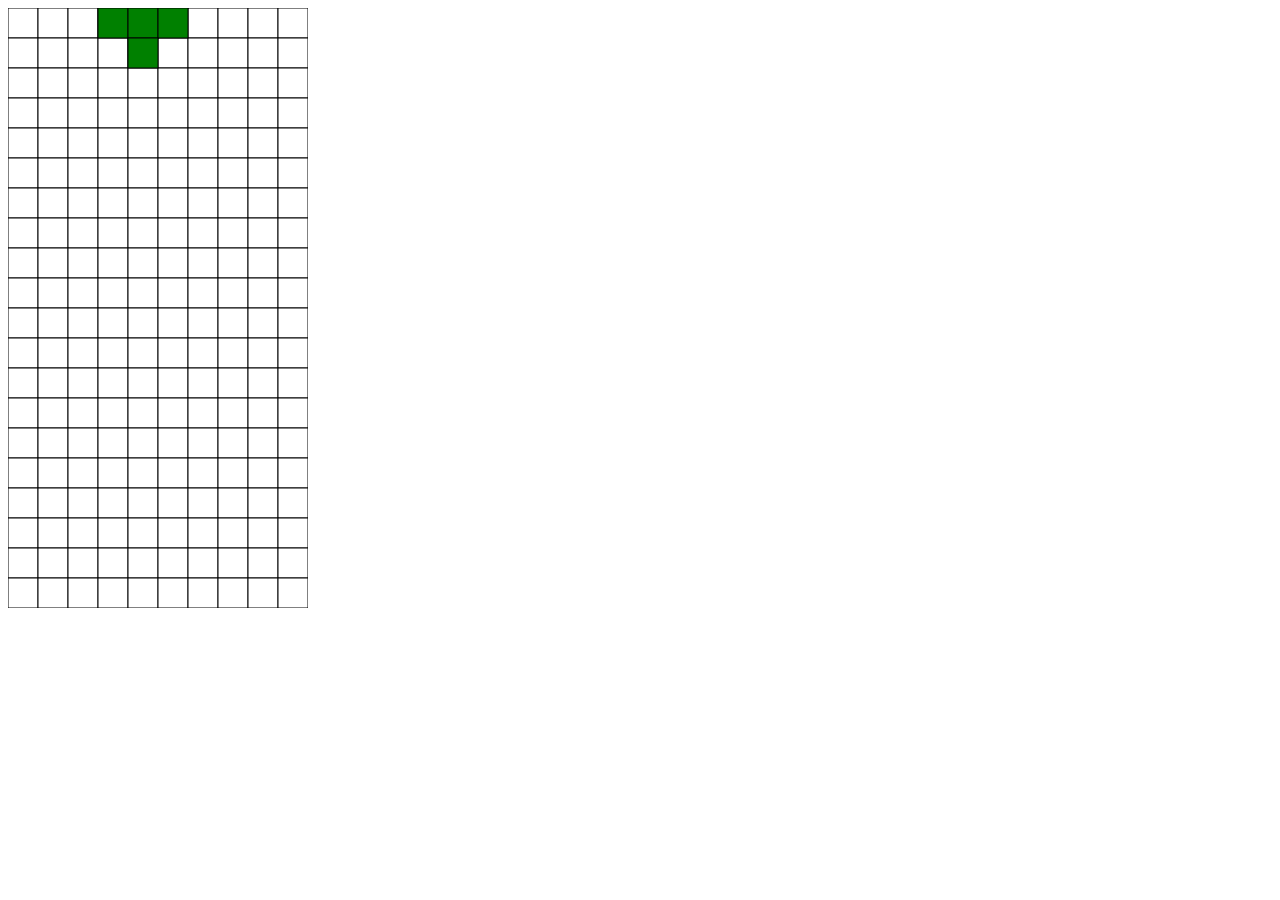
==== index.html @ 522bd697 "Initial commit" ====
<!DOCTYPE html>
<html lang="en">
<head>
    <meta charset="UTF-8">
    <title>Tetris</title>
</head>
<body>
    <canvas id="main_field" width="300" height="600">

    </canvas>

    <script src="js/figures.js"></script>
    <script src="js/score.js"></script>
    <script src="js/tetris.js"></script>
</body>
</html>
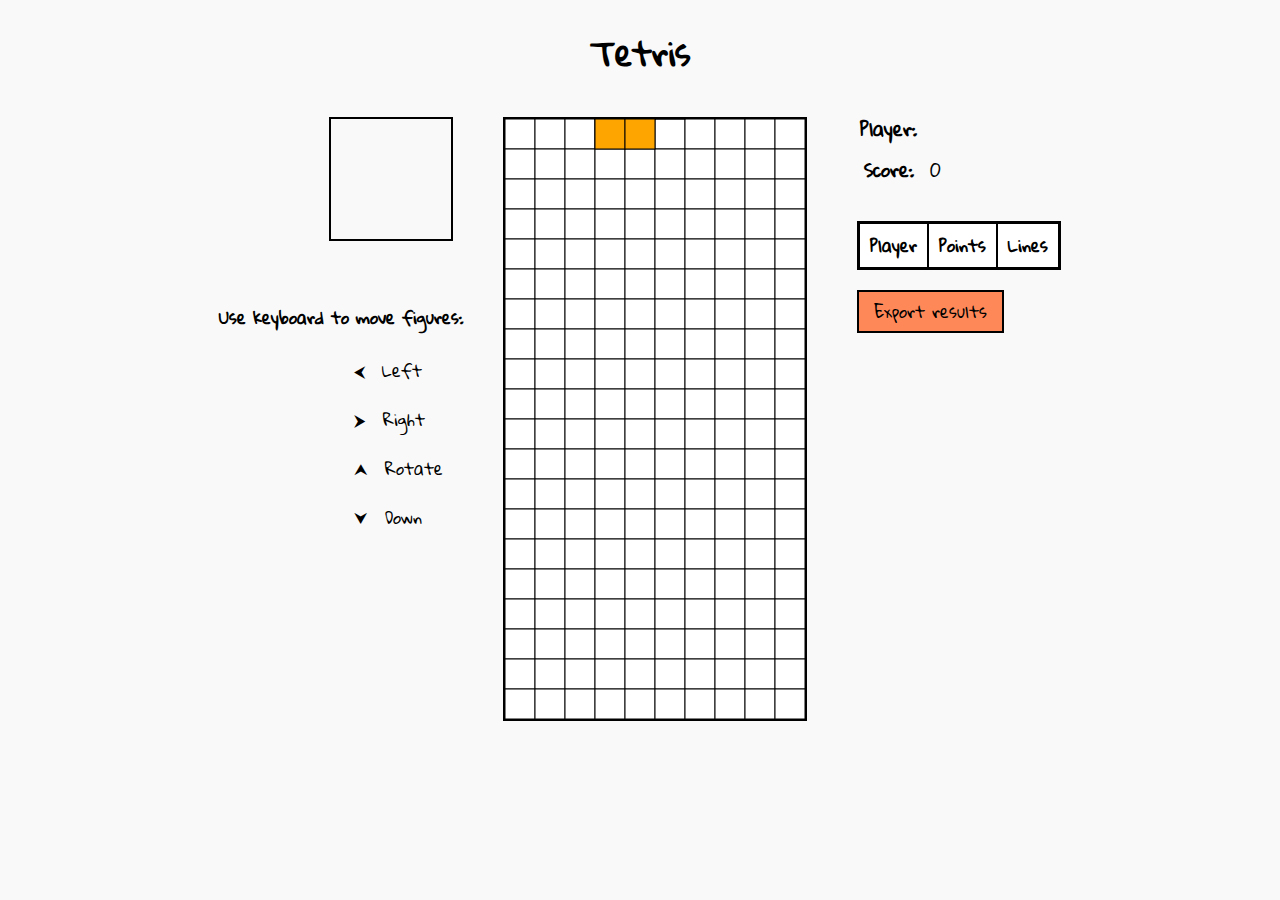
==== commit 0ff58c3f: "Add layouts & styles" ====
--- a/index.html
+++ b/index.html
@@ -3,12 +3,43 @@
 <head>
     <meta charset="UTF-8">
     <title>Tetris</title>
+    <link rel="stylesheet" href="css/style.css">
 </head>
 <body>
-    <canvas id="main_field" width="300" height="600">
+    <h1 class="title">Tetris</h1>
+    <div class="container">
+        <div class="left-menu">
+            <canvas id="next_figure" class="field" width="120" height="120">
+            </canvas>
+            <h4>Use keyboard to move figures:</h4>
+            <div class="tips">
+                <p>⮜ Left</p>
+                <p>⮞ Right</p>
+                <p>⮝ Rotate</p>
+                <p>⮟ Down</p>
+            </div>
+        </div>
+        <canvas id="main_field" class="field" width="300" height="600">
+        </canvas>
 
-    </canvas>
-
+        <div class="right-menu">
+            <table class="game-info">
+                <tr><th>Player:</th><td id="player"></td></tr>
+                <tr><th>Score:</th><td id="score">0</td></tr>
+            </table>
+            <table id="scores">
+                <thead>
+                <tr>
+                    <th>Player</th>
+                    <th>Points</th>
+                    <th>Lines</th>
+                </tr>
+                </thead>
+                <tbody></tbody>
+            </table>
+            <button id="export">Export results</button>
+        </div>
+    </div>
     <script src="js/figures.js"></script>
     <script src="js/score.js"></script>
     <script src="js/tetris.js"></script>
--- a/css/style.css
+++ b/css/style.css
@@ -0,0 +1,111 @@
+@import url('https://fonts.googleapis.com/css?family=Gloria+Hallelujah');
+
+.container {
+    display: flex;
+    justify-content: center;
+    align-items: flex-start;
+}
+
+body {
+    font-family: 'Gloria Hallelujah', cursive;
+    background-color: #f9f9f9;
+}
+
+canvas {
+    border: 2px solid;
+    margin: 10px;
+}
+
+button {
+    font-family: inherit;
+    border: 2px solid;
+    background-color: #ff8858;
+    padding: 3px 15px 3px 15px;
+    font-size: 12pt;
+}
+
+button:hover {
+    background-color: #ff7146;
+    box-shadow: 3px 3px 5px 1px rgba(0,0,0,0.2);
+}
+
+.left-menu {
+    display: flex;
+    flex-direction: column;
+    align-items: flex-end;
+    padding-right: 30px;
+}
+
+.right-menu {
+    display: flex;
+    flex-direction: column;
+    align-items: flex-start;
+    padding-left: 40px;
+}
+
+.game-info th, .game-info td{
+    font-size: large;
+    padding-right: 10px;
+}
+
+.tips p {
+    margin-top: 10px;
+    padding-right: 20px;
+    word-spacing: 10px;
+}
+
+.left-menu h4 {
+    margin: 50px 0 10px 0;
+}
+
+#scores {
+    margin: 30px 0 20px 0;
+    border: 3px solid;
+    border-collapse: collapse;
+}
+
+#scores th, #scores td {
+    border: 2px solid;
+    background-color: white;
+    padding: 5px 10px;
+    margin: 0;
+    text-align: center;
+}
+
+.welcome-container {
+    height: 80%;
+    display:flex;
+}
+
+.welcome {
+    margin: auto;
+}
+
+.welcome form {
+    text-align: center;
+}
+
+.welcome input {
+    width: 200px;
+    margin: 20px;
+    border: 2px solid;
+    padding: 5px 10px;
+    font-family: inherit;
+    font-size: 14pt;
+    color: #333;
+}
+
+.welcome input:focus {
+    border: 3px solid;
+    box-shadow: 3px 3px 5px 1px rgba(0,0,0,0.2);
+}
+
+.welcome p {
+    margin: 0;
+    font-size: 16pt;
+}
+
+.title {
+    font-size: xx-large;
+    text-align: center;
+}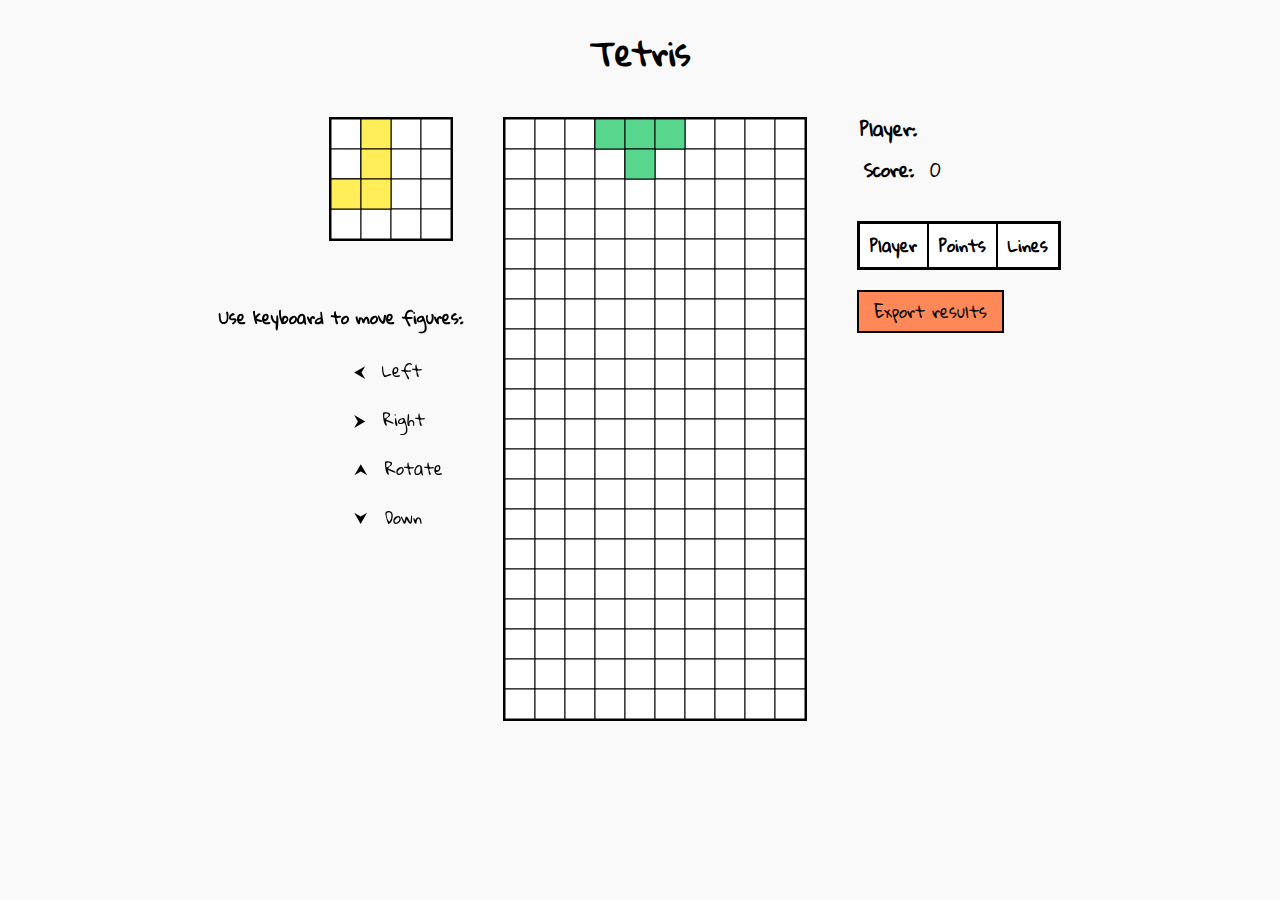
==== commit cc2cd8b4: "Add logic" ====
--- a/index.html
+++ b/index.html
@@ -37,11 +37,24 @@
                 </thead>
                 <tbody></tbody>
             </table>
-            <button id="export">Export results</button>
+            <button id="export" onclick="exportRecords()">Export results</button>
         </div>
     </div>
     <script src="js/figures.js"></script>
     <script src="js/score.js"></script>
     <script src="js/tetris.js"></script>
+    <script type="text/javascript">
+        function exportRecords() {
+            let file = new Blob([localStorage.getItem("records")], {type: "application/json"});
+            let a = document.createElement("a");
+            let url = URL.createObjectURL(file);
+            a.href = url;
+            a.download = "records_table.json";
+            document.body.appendChild(a);
+            a.click();
+            document.body.removeChild(a);
+            URL.revokeObjectURL(url);
+        }
+    </script>
 </body>
 </html>
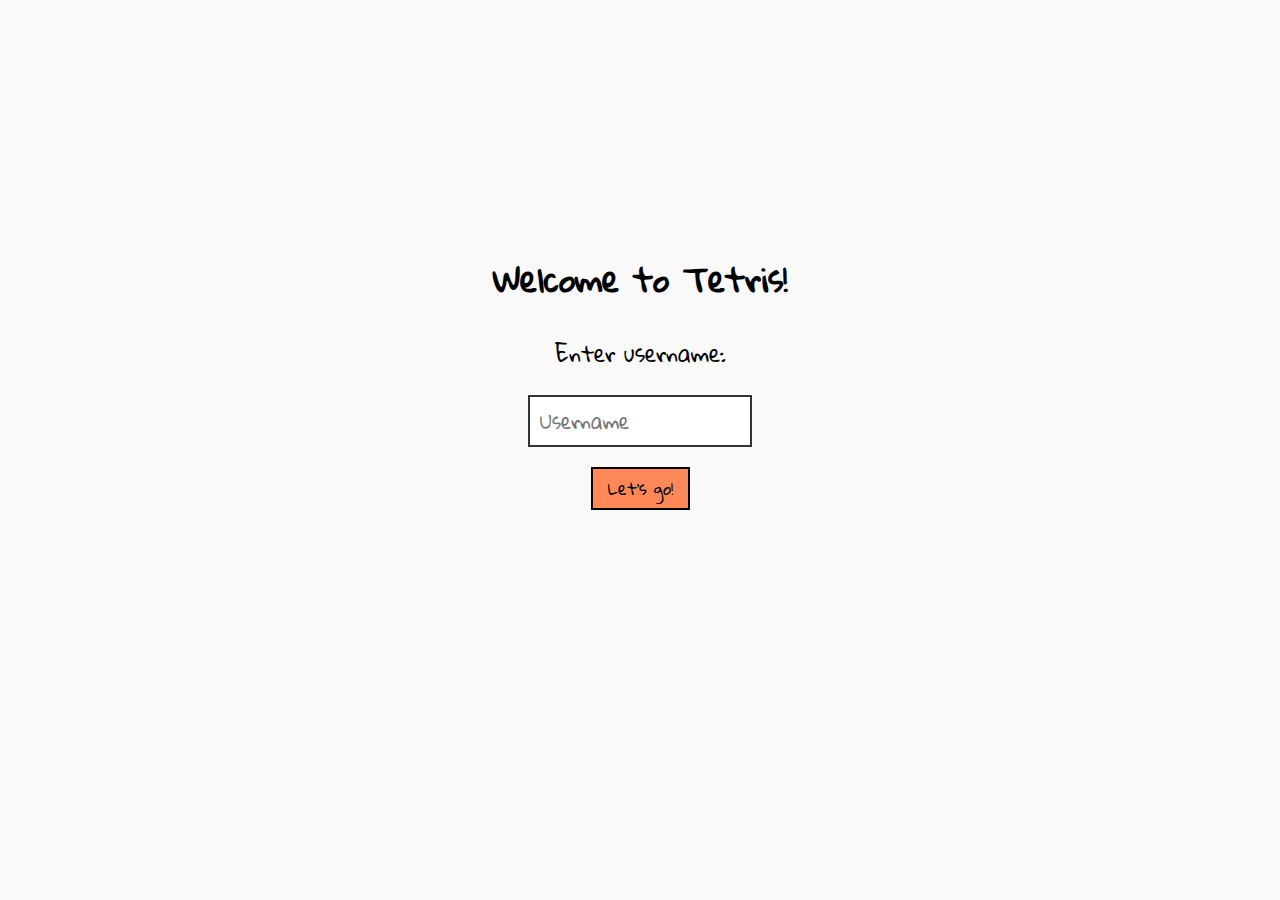
==== commit 3af9b31a: "Rename files" ====
--- a/index.html
+++ b/index.html
@@ -1,60 +1,25 @@
 <!DOCTYPE html>
-<html lang="en">
+<html lang="en" style="height: 100%">
 <head>
     <meta charset="UTF-8">
     <title>Tetris</title>
     <link rel="stylesheet" href="css/style.css">
-</head>
-<body>
-    <h1 class="title">Tetris</h1>
-    <div class="container">
-        <div class="left-menu">
-            <canvas id="next_figure" class="field" width="120" height="120">
-            </canvas>
-            <h4>Use keyboard to move figures:</h4>
-            <div class="tips">
-                <p>⮜ Left</p>
-                <p>⮞ Right</p>
-                <p>⮝ Rotate</p>
-                <p>⮟ Down</p>
-            </div>
-        </div>
-        <canvas id="main_field" class="field" width="300" height="600">
-        </canvas>
-
-        <div class="right-menu">
-            <table class="game-info">
-                <tr><th>Player:</th><td id="player"></td></tr>
-                <tr><th>Score:</th><td id="score">0</td></tr>
-            </table>
-            <table id="scores">
-                <thead>
-                <tr>
-                    <th>Player</th>
-                    <th>Points</th>
-                    <th>Lines</th>
-                </tr>
-                </thead>
-                <tbody></tbody>
-            </table>
-            <button id="export" onclick="exportRecords()">Export results</button>
-        </div>
-    </div>
-    <script src="js/figures.js"></script>
-    <script src="js/score.js"></script>
-    <script src="js/tetris.js"></script>
     <script type="text/javascript">
-        function exportRecords() {
-            let file = new Blob([localStorage.getItem("records")], {type: "application/json"});
-            let a = document.createElement("a");
-            let url = URL.createObjectURL(file);
-            a.href = url;
-            a.download = "records_table.json";
-            document.body.appendChild(a);
-            a.click();
-            document.body.removeChild(a);
-            URL.revokeObjectURL(url);
+        function storeUsername() {
+            let username = document.getElementById("username").value;
+            localStorage.setItem("username", username);
         }
     </script>
+</head>
+<body class="welcome-container">
+<div class="welcome">
+    <h1 class="title">Welcome to Tetris!</h1>
+    <form action="tetris.html" method="GET" onsubmit="storeUsername()">
+        <p>Enter username:</p>
+        <input id="username" type="text" placeholder="Username" minlength="1" maxlength="100"/>
+        <br/>
+        <button type="submit">Let's go!</button>
+    </form>
+</div>
 </body>
-</html>
+</html>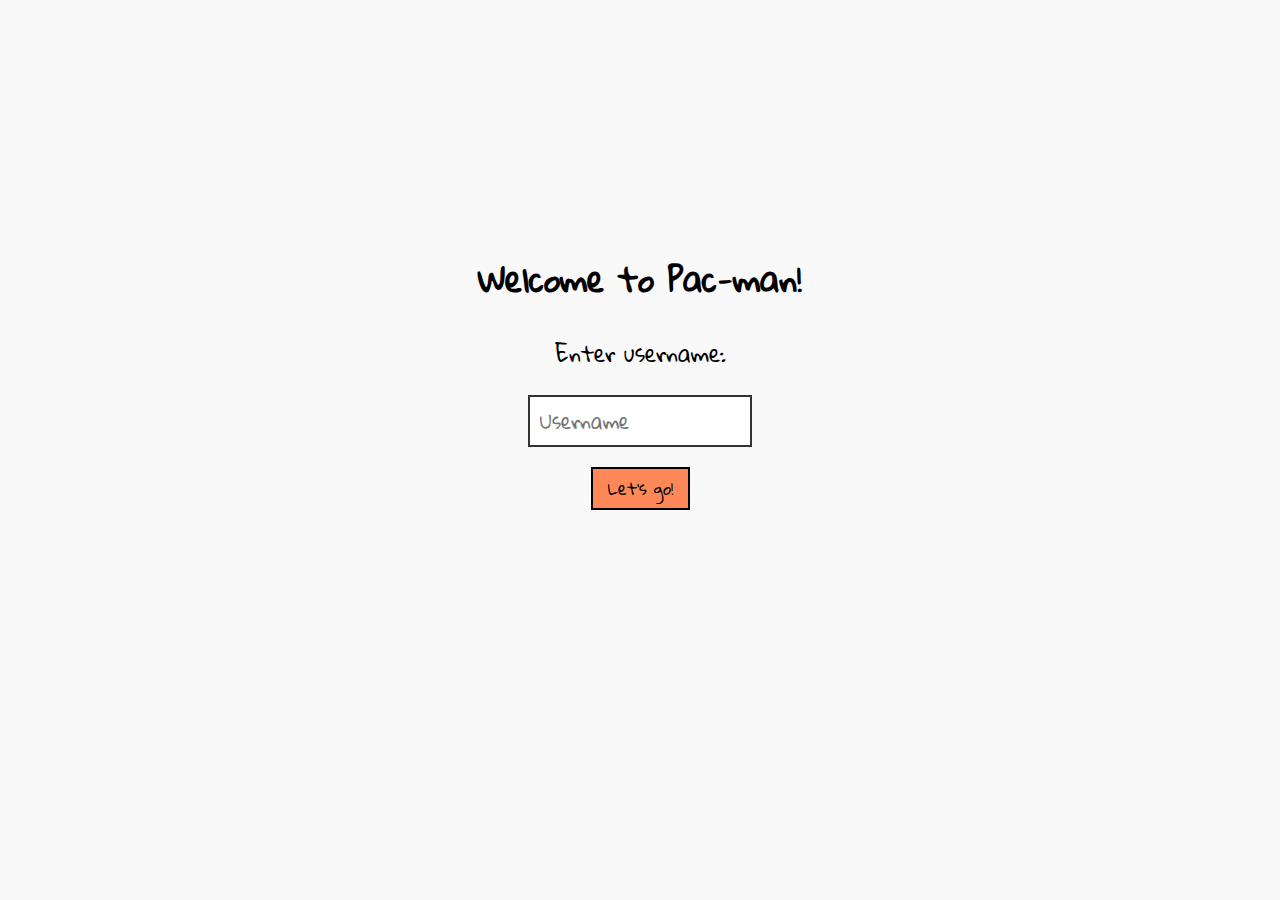
==== commit 9cc3f806: "change to pacman" ====
--- a/index.html
+++ b/index.html
@@ -2,24 +2,28 @@
 <html lang="en" style="height: 100%">
 <head>
     <meta charset="UTF-8">
-    <title>Tetris</title>
+    <title>PAC-MAN</title>
     <link rel="stylesheet" href="css/style.css">
-    <script type="text/javascript">
-        function storeUsername() {
-            let username = document.getElementById("username").value;
-            localStorage.setItem("username", username);
-        }
-    </script>
 </head>
 <body class="welcome-container">
 <div class="welcome">
-    <h1 class="title">Welcome to Tetris!</h1>
+    <h1 class="title">Welcome to Pac-man!</h1>
     <form action="tetris.html" method="GET" onsubmit="storeUsername()">
         <p>Enter username:</p>
-        <input id="username" type="text" placeholder="Username" minlength="1" maxlength="100"/>
+        <input id="username" required type="text" placeholder="Username" minlength="1" maxlength="100"/>
         <br/>
         <button type="submit">Let's go!</button>
     </form>
 </div>
+
+<script type="text/javascript">
+    let username = localStorage.getItem("username");
+    document.getElementById("username").value = (username != null) ? username : null;
+
+    function storeUsername() {
+        let username = document.getElementById("username").value;
+        localStorage.setItem("username", username);
+    }
+</script>
 </body>
 </html>--- a/css/style.css
+++ b/css/style.css
@@ -27,6 +27,15 @@
 button:hover {
     background-color: #ff7146;
     box-shadow: 3px 3px 5px 1px rgba(0,0,0,0.2);
+}
+
+.reference button {
+    margin-top: 20px;
+    background-color: #9deac3;
+}
+
+.reference button:hover {
+    background-color: #48ec8d;
 }
 
 .left-menu {
